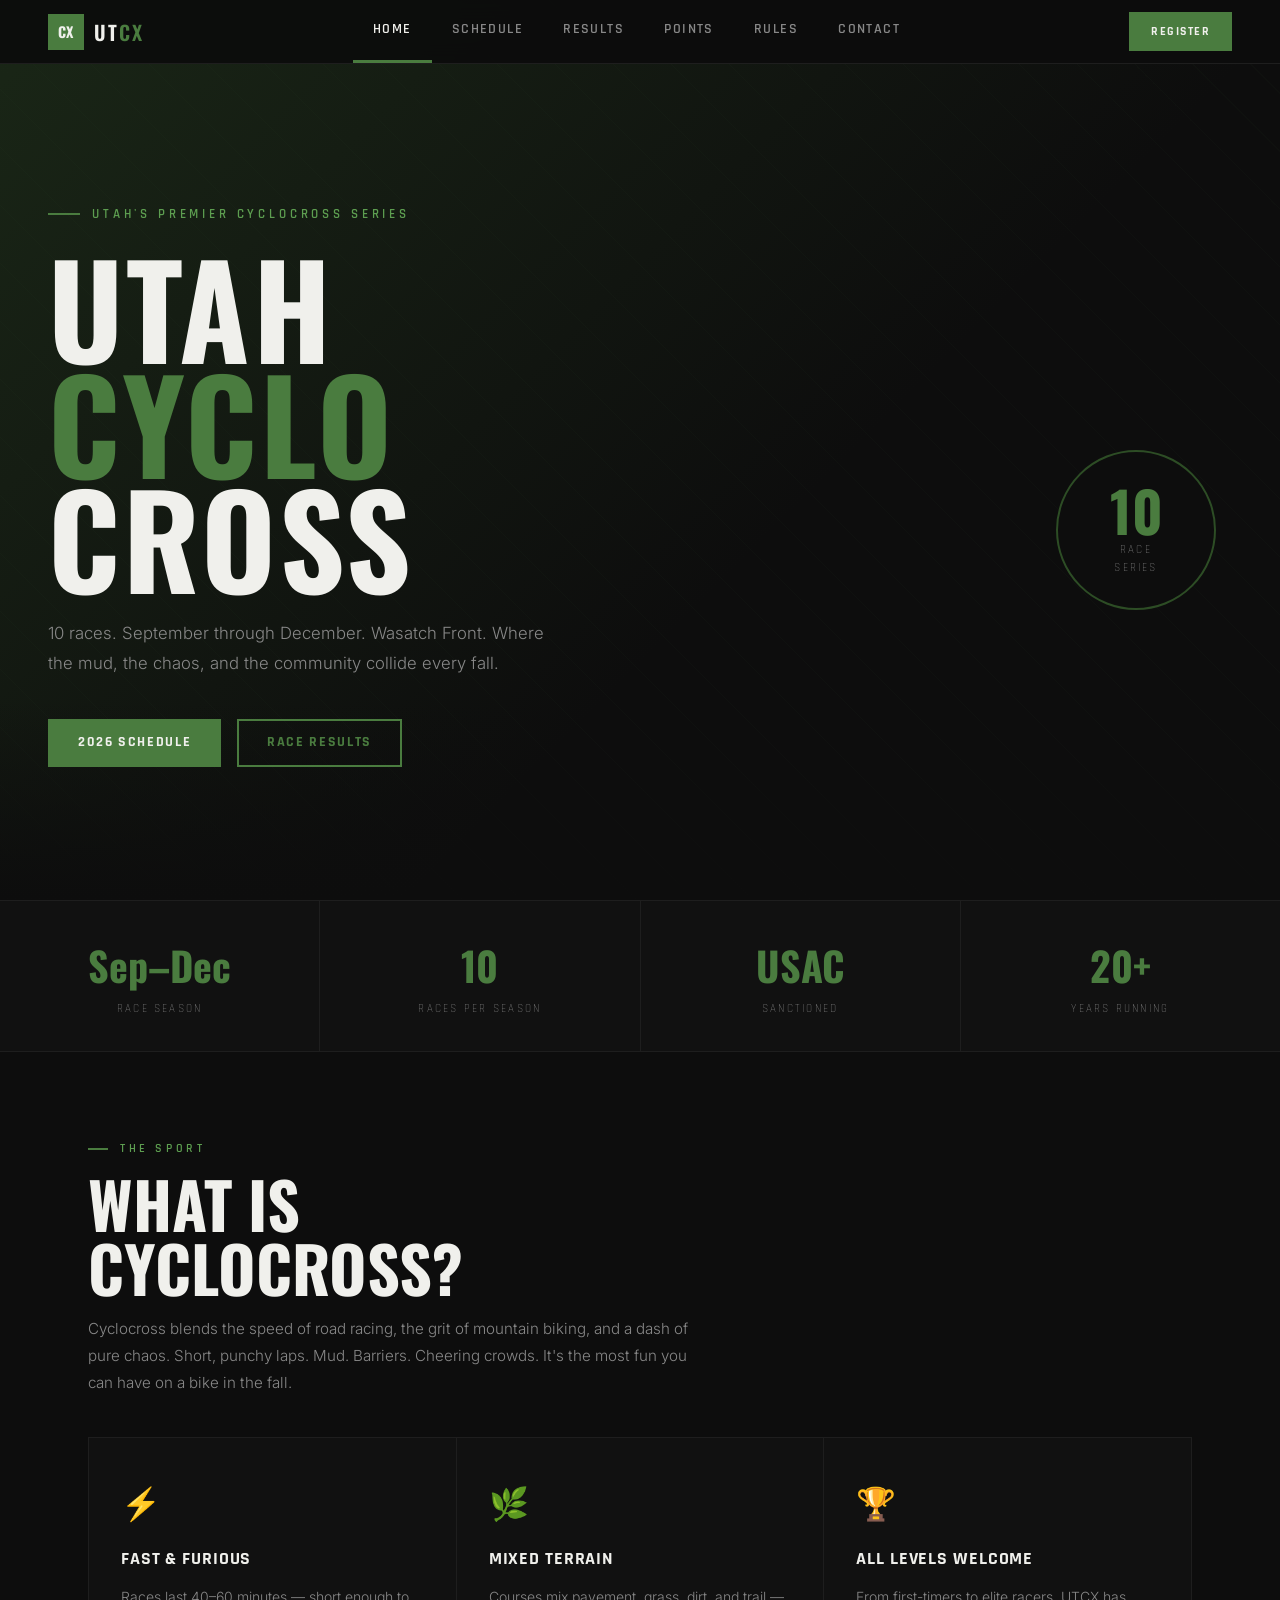
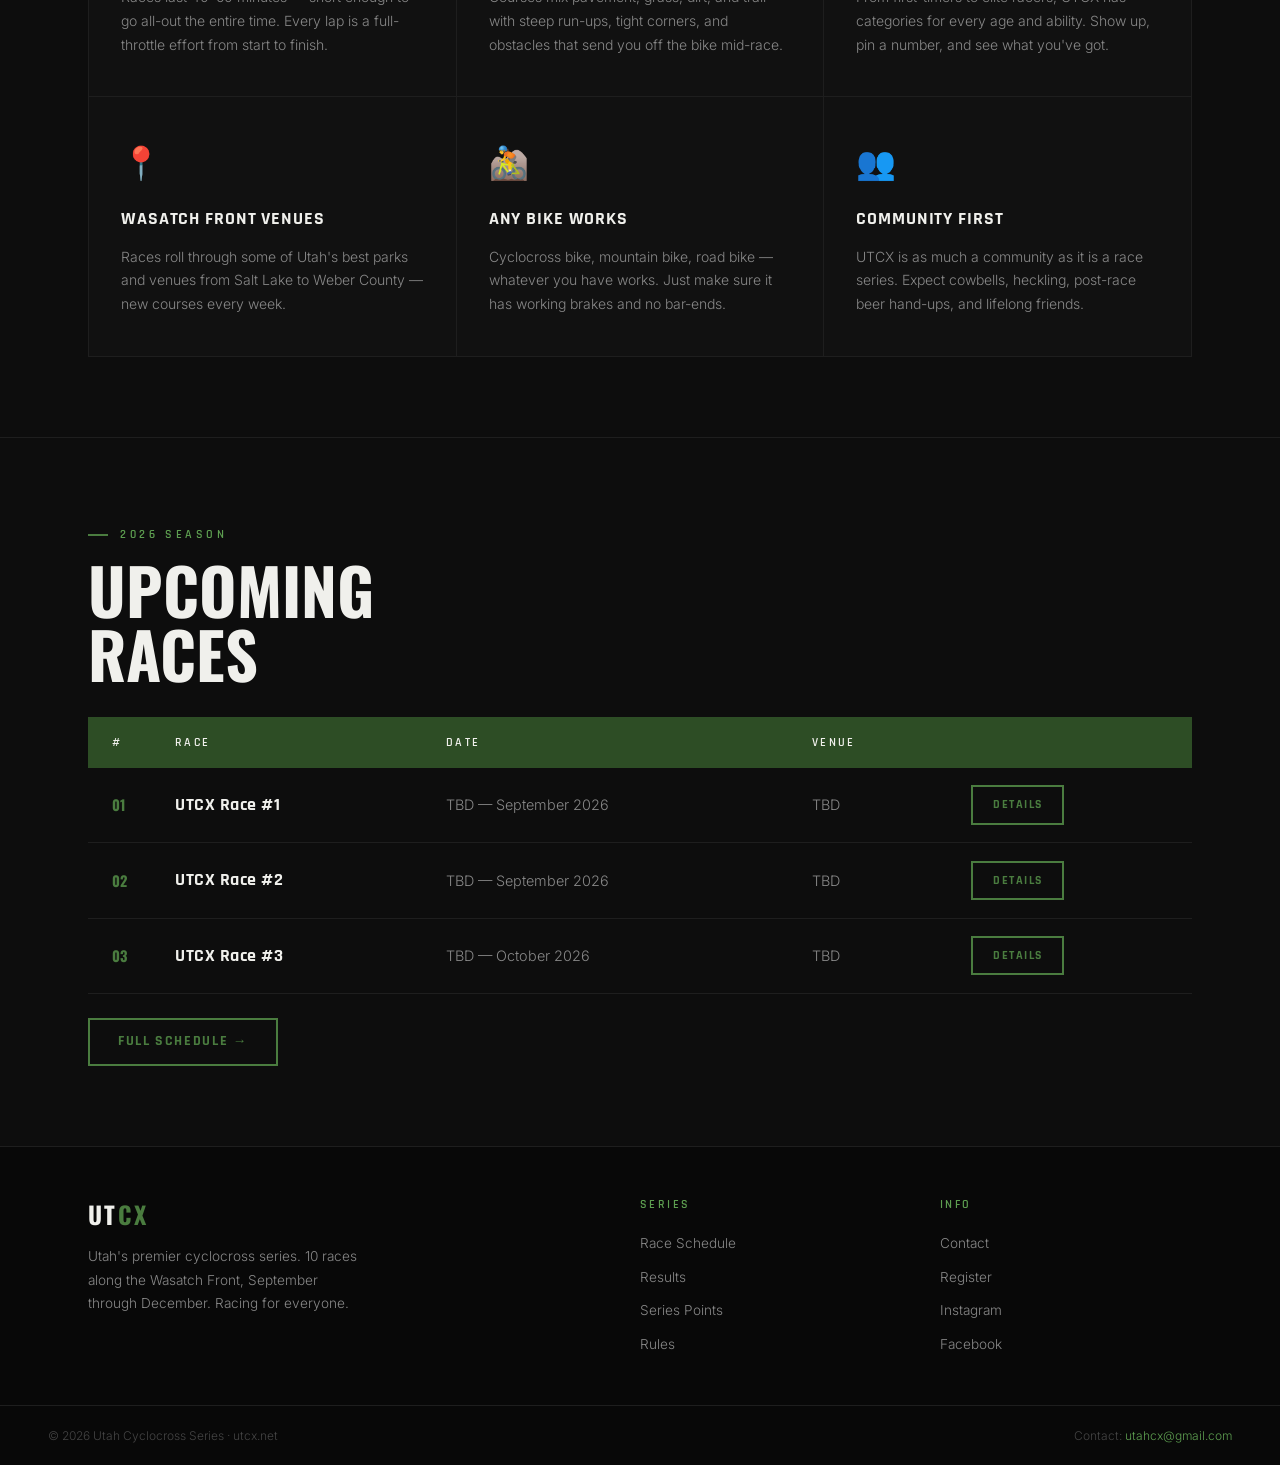
==== index.html @ 17d13eae "Add files via upload" ====
<!DOCTYPE html>
<html lang="en">
<head>
  <meta charset="UTF-8" />
  <meta name="viewport" content="width=device-width, initial-scale=1.0" />
  <title>UTCX · Utah Cyclocross Series</title>
  <link rel="stylesheet" href="style.css" />
</head>
<body>

  <!-- NAV -->
  <nav>
    <a class="nav-logo" href="index.html">
      <div class="nav-logo-mark">CX</div>
      <span>UT<em>CX</em></span>
    </a>
    <ul class="nav-links">
      <li><a href="index.html" class="active">Home</a></li>
      <li><a href="schedule.html">Schedule</a></li>
      <li><a href="results.html">Results</a></li>
      <li><a href="points.html">Points</a></li>
      <li><a href="rules.html">Rules</a></li>
      <li><a href="contact.html">Contact</a></li>
    </ul>
    <div class="nav-register">
      <a href="https://www.bikereg.com" target="_blank" class="btn btn-sm">Register</a>
    </div>
  </nav>

  <!-- HERO -->
  <section class="hero">
    <div class="hero-bg"></div>
    <div class="hero-content">
      <p class="hero-eyebrow fade-up">Utah's Premier Cyclocross Series</p>
      <h1 class="fade-up delay-1">
        <span class="block">UTAH</span>
        <span class="block green">CYCLO</span>
        <span class="block">CROSS</span>
      </h1>
      <p class="hero-desc fade-up delay-2">
        10 races. September through December. Wasatch Front. Where the mud, the chaos, and the community collide every fall.
      </p>
      <div class="hero-actions fade-up delay-3">
        <a href="schedule.html" class="btn">2026 Schedule</a>
        <a href="results.html" class="btn btn-outline">Race Results</a>
      </div>
    </div>
    <div class="hero-badge fade-up delay-4">
      <span class="num">10</span>
      <span class="label">Race<br>Series</span>
    </div>
  </section>

  <div class="divider"></div>

  <!-- QUICK STATS -->
  <div style="display:grid; grid-template-columns: repeat(4,1fr); gap:1px; background:var(--border); border-bottom:1px solid var(--border);">
    <div style="background:var(--card-bg); padding:2rem; text-align:center;">
      <div style="font-family:var(--font-display); font-size:2.5rem; color:var(--green); font-weight:700;">Sep–Dec</div>
      <div style="font-family:var(--font-heading); font-size:0.7rem; letter-spacing:0.2em; text-transform:uppercase; color:var(--mid); margin-top:0.25rem;">Race Season</div>
    </div>
    <div style="background:var(--card-bg); padding:2rem; text-align:center;">
      <div style="font-family:var(--font-display); font-size:2.5rem; color:var(--green); font-weight:700;">10</div>
      <div style="font-family:var(--font-heading); font-size:0.7rem; letter-spacing:0.2em; text-transform:uppercase; color:var(--mid); margin-top:0.25rem;">Races Per Season</div>
    </div>
    <div style="background:var(--card-bg); padding:2rem; text-align:center;">
      <div style="font-family:var(--font-display); font-size:2.5rem; color:var(--green); font-weight:700;">USAC</div>
      <div style="font-family:var(--font-heading); font-size:0.7rem; letter-spacing:0.2em; text-transform:uppercase; color:var(--mid); margin-top:0.25rem;">Sanctioned</div>
    </div>
    <div style="background:var(--card-bg); padding:2rem; text-align:center;">
      <div style="font-family:var(--font-display); font-size:2.5rem; color:var(--green); font-weight:700;">20+</div>
      <div style="font-family:var(--font-heading); font-size:0.7rem; letter-spacing:0.2em; text-transform:uppercase; color:var(--mid); margin-top:0.25rem;">Years Running</div>
    </div>
  </div>

  <!-- WHAT IS CX -->
  <section class="section">
    <p class="section-label">The Sport</p>
    <h2 class="section-title">What Is<br>Cyclocross?</h2>
    <p style="color:var(--mid); max-width:600px; font-size:0.95rem; line-height:1.8; margin-top:1rem;">
      Cyclocross blends the speed of road racing, the grit of mountain biking, and a dash of pure chaos. Short, punchy laps. Mud. Barriers. Cheering crowds. It's the most fun you can have on a bike in the fall.
    </p>

    <div class="cx-grid">
      <div class="cx-card">
        <div class="cx-icon">⚡</div>
        <h3>Fast &amp; Furious</h3>
        <p>Races last 40–60 minutes — short enough to go all-out the entire time. Every lap is a full-throttle effort from start to finish.</p>
      </div>
      <div class="cx-card">
        <div class="cx-icon">🌿</div>
        <h3>Mixed Terrain</h3>
        <p>Courses mix pavement, grass, dirt, and trail — with steep run-ups, tight corners, and obstacles that send you off the bike mid-race.</p>
      </div>
      <div class="cx-card">
        <div class="cx-icon">🏆</div>
        <h3>All Levels Welcome</h3>
        <p>From first-timers to elite racers, UTCX has categories for every age and ability. Show up, pin a number, and see what you've got.</p>
      </div>
      <div class="cx-card">
        <div class="cx-icon">📍</div>
        <h3>Wasatch Front Venues</h3>
        <p>Races roll through some of Utah's best parks and venues from Salt Lake to Weber County — new courses every week.</p>
      </div>
      <div class="cx-card">
        <div class="cx-icon">🚵</div>
        <h3>Any Bike Works</h3>
        <p>Cyclocross bike, mountain bike, road bike — whatever you have works. Just make sure it has working brakes and no bar-ends.</p>
      </div>
      <div class="cx-card">
        <div class="cx-icon">👥</div>
        <h3>Community First</h3>
        <p>UTCX is as much a community as it is a race series. Expect cowbells, heckling, post-race beer hand-ups, and lifelong friends.</p>
      </div>
    </div>
  </section>

  <div class="divider"></div>

  <!-- UPCOMING RACES PREVIEW -->
  <section class="section">
    <p class="section-label">2026 Season</p>
    <h2 class="section-title">Upcoming<br>Races</h2>

    <table class="schedule-table" style="margin-top:2rem;">
      <thead>
        <tr>
          <th>#</th>
          <th>Race</th>
          <th>Date</th>
          <th>Venue</th>
          <th></th>
        </tr>
      </thead>
      <tbody>
        <tr>
          <td class="race-num">01</td>
          <td><span class="race-name">UTCX Race #1</span></td>
          <td class="race-date">TBD — September 2026</td>
          <td class="race-venue">TBD</td>
          <td><a href="schedule.html" class="btn btn-outline btn-sm">Details</a></td>
        </tr>
        <tr>
          <td class="race-num">02</td>
          <td><span class="race-name">UTCX Race #2</span></td>
          <td class="race-date">TBD — September 2026</td>
          <td class="race-venue">TBD</td>
          <td><a href="schedule.html" class="btn btn-outline btn-sm">Details</a></td>
        </tr>
        <tr>
          <td class="race-num">03</td>
          <td><span class="race-name">UTCX Race #3</span></td>
          <td class="race-date">TBD — October 2026</td>
          <td class="race-venue">TBD</td>
          <td><a href="schedule.html" class="btn btn-outline btn-sm">Details</a></td>
        </tr>
      </tbody>
    </table>
    <div style="margin-top:1.5rem;">
      <a href="schedule.html" class="btn btn-outline">Full Schedule →</a>
    </div>
  </section>

  <!-- FOOTER -->
  <footer>
    <div class="footer-top">
      <div class="footer-brand">
        <div style="font-family:var(--font-display); font-size:1.5rem; font-weight:700; letter-spacing:0.1em;">UT<span style="color:var(--green);">CX</span></div>
        <p>Utah's premier cyclocross series. 10 races along the Wasatch Front, September through December. Racing for everyone.</p>
      </div>
      <div class="footer-col">
        <h4>Series</h4>
        <ul>
          <li><a href="schedule.html">Race Schedule</a></li>
          <li><a href="results.html">Results</a></li>
          <li><a href="points.html">Series Points</a></li>
          <li><a href="rules.html">Rules</a></li>
        </ul>
      </div>
      <div class="footer-col">
        <h4>Info</h4>
        <ul>
          <li><a href="contact.html">Contact</a></li>
          <li><a href="https://www.bikereg.com" target="_blank">Register</a></li>
          <li><a href="https://www.instagram.com/utahcyclocross" target="_blank">Instagram</a></li>
          <li><a href="https://www.facebook.com/UtahCX" target="_blank">Facebook</a></li>
        </ul>
      </div>
    </div>
    <div class="footer-bottom">
      <span>© 2026 Utah Cyclocross Series · utcx.net</span>
      <span>Contact: <a href="mailto:utahcx@gmail.com" style="color:var(--green-light);">utahcx@gmail.com</a></span>
    </div>
  </footer>

</body>
</html>
---- style.css ----
@import url('https://fonts.googleapis.com/css2?family=Oswald:wght@400;500;600;700&family=Rajdhani:wght@400;500;600;700&family=Inter:wght@300;400;500&display=swap');

/* ─── VARIABLES ─── */
:root {
  --black:   #0d0d0d;
  --green:   #4a7c3f;
  --green-light: #5d9e50;
  --green-dark:  #2d4d25;
  --green-glow:  rgba(74,124,63,0.2);
  --white:   #f0f0ec;
  --mid:     #888;
  --border:  #1e1e1e;
  --card-bg: #111;
  --font-display: 'Oswald', sans-serif;
  --font-heading: 'Rajdhani', sans-serif;
  --font-body:    'Inter', sans-serif;
}

/* ─── RESET ─── */
*, *::before, *::after { box-sizing: border-box; margin: 0; padding: 0; }
html { scroll-behavior: smooth; }
body {
  background: var(--black);
  color: var(--white);
  font-family: var(--font-body);
  font-weight: 300;
  line-height: 1.6;
  overflow-x: hidden;
}
a { color: inherit; text-decoration: none; }
img { max-width: 100%; display: block; }

/* ─── NAV ─── */
nav {
  position: fixed;
  top: 0; left: 0; right: 0;
  z-index: 100;
  display: flex;
  align-items: center;
  justify-content: space-between;
  padding: 0 3rem;
  height: 64px;
  background: rgba(13,13,13,0.97);
  backdrop-filter: blur(10px);
  border-bottom: 1px solid var(--border);
}

.nav-logo {
  display: flex;
  align-items: center;
  gap: 0.6rem;
}

.nav-logo-mark {
  width: 36px;
  height: 36px;
  background: var(--green);
  display: flex;
  align-items: center;
  justify-content: center;
  font-family: var(--font-display);
  font-size: 0.9rem;
  font-weight: 700;
  color: var(--white);
  letter-spacing: 0.02em;
}

.nav-logo span {
  font-family: var(--font-display);
  font-size: 1.25rem;
  font-weight: 600;
  letter-spacing: 0.1em;
  color: var(--white);
}

.nav-logo span em {
  color: var(--green);
  font-style: normal;
}

.nav-links {
  display: flex;
  gap: 0;
  list-style: none;
  height: 100%;
}

.nav-links li { display: flex; }

.nav-links a {
  display: flex;
  align-items: center;
  padding: 0 1.25rem;
  font-family: var(--font-heading);
  font-weight: 600;
  font-size: 0.9rem;
  letter-spacing: 0.1em;
  text-transform: uppercase;
  color: var(--mid);
  border-bottom: 3px solid transparent;
  transition: color 0.2s, border-color 0.2s;
}

.nav-links a:hover { color: var(--white); }
.nav-links a.active { color: var(--white); border-bottom-color: var(--green); }

.nav-register {
  display: flex;
  align-items: center;
}

.btn {
  display: inline-flex;
  align-items: center;
  gap: 0.4rem;
  font-family: var(--font-heading);
  font-weight: 700;
  font-size: 0.85rem;
  letter-spacing: 0.12em;
  text-transform: uppercase;
  padding: 0.7rem 1.75rem;
  border: 2px solid var(--green);
  color: var(--white);
  background: var(--green);
  transition: background 0.2s, color 0.2s, border-color 0.2s;
  cursor: pointer;
}

.btn:hover { background: var(--green-light); border-color: var(--green-light); }

.btn-outline {
  background: transparent;
  color: var(--green);
}

.btn-outline:hover { background: var(--green); color: var(--white); }

.btn-sm { padding: 0.5rem 1.25rem; font-size: 0.75rem; }

/* ─── HERO ─── */
.hero {
  min-height: 100vh;
  display: flex;
  align-items: center;
  position: relative;
  overflow: hidden;
  padding-top: 64px;
}

.hero-bg {
  position: absolute;
  inset: 0;
  background:
    linear-gradient(135deg, rgba(45,77,37,0.4) 0%, transparent 60%),
    repeating-linear-gradient(
      45deg,
      transparent,
      transparent 40px,
      rgba(74,124,63,0.03) 40px,
      rgba(74,124,63,0.03) 41px
    );
}

.hero-bg::after {
  content: '';
  position: absolute;
  bottom: 0; left: 0; right: 0;
  height: 200px;
  background: linear-gradient(to top, var(--black), transparent);
}

.hero-content {
  position: relative;
  z-index: 1;
  padding: 4rem 3rem;
  max-width: 900px;
}

.hero-eyebrow {
  display: inline-flex;
  align-items: center;
  gap: 0.75rem;
  font-family: var(--font-heading);
  font-weight: 600;
  font-size: 0.8rem;
  letter-spacing: 0.3em;
  text-transform: uppercase;
  color: var(--green-light);
  margin-bottom: 1.5rem;
}

.hero-eyebrow::before {
  content: '';
  display: block;
  width: 32px;
  height: 2px;
  background: var(--green);
}

.hero h1 {
  font-family: var(--font-display);
  font-size: clamp(4rem, 10vw, 9rem);
  font-weight: 700;
  line-height: 0.9;
  letter-spacing: 0.02em;
  text-transform: uppercase;
  margin-bottom: 1.5rem;
}

.hero h1 .green { color: var(--green); }
.hero h1 .block { display: block; }

.hero-desc {
  font-size: 1.05rem;
  color: var(--mid);
  max-width: 520px;
  margin-bottom: 2.5rem;
  line-height: 1.8;
}

.hero-actions {
  display: flex;
  gap: 1rem;
  flex-wrap: wrap;
}

.hero-badge {
  position: absolute;
  right: 4rem;
  top: 50%;
  transform: translateY(-50%);
  width: 160px;
  height: 160px;
  border: 2px solid var(--green-dark);
  border-radius: 50%;
  display: flex;
  flex-direction: column;
  align-items: center;
  justify-content: center;
  text-align: center;
  gap: 0.25rem;
  background: rgba(13,13,13,0.8);
}

.hero-badge .num {
  font-family: var(--font-display);
  font-size: 3.5rem;
  font-weight: 700;
  color: var(--green);
  line-height: 1;
}

.hero-badge .label {
  font-family: var(--font-heading);
  font-size: 0.7rem;
  letter-spacing: 0.2em;
  text-transform: uppercase;
  color: var(--mid);
}

/* ─── DIVIDER ─── */
.divider { width: 100%; height: 1px; background: var(--border); }

/* ─── SECTION ─── */
.section {
  padding: 5rem 3rem;
  max-width: 1200px;
  margin: 0 auto;
}

.section-label {
  display: inline-flex;
  align-items: center;
  gap: 0.75rem;
  font-family: var(--font-heading);
  font-weight: 600;
  font-size: 0.75rem;
  letter-spacing: 0.3em;
  text-transform: uppercase;
  color: var(--green-light);
  margin-bottom: 0.75rem;
}

.section-label::before {
  content: '';
  display: block;
  width: 20px;
  height: 2px;
  background: var(--green);
}

.section-title {
  font-family: var(--font-display);
  font-size: clamp(2.5rem, 5vw, 4rem);
  font-weight: 700;
  line-height: 1;
  text-transform: uppercase;
  margin-bottom: 1rem;
}

/* ─── RACE SCHEDULE TABLE ─── */
.schedule-table {
  width: 100%;
  border-collapse: collapse;
  margin-top: 2.5rem;
}

.schedule-table thead tr {
  background: var(--green-dark);
}

.schedule-table thead th {
  font-family: var(--font-heading);
  font-weight: 600;
  font-size: 0.75rem;
  letter-spacing: 0.2em;
  text-transform: uppercase;
  color: var(--white);
  padding: 1rem 1.5rem;
  text-align: left;
}

.schedule-table tbody tr {
  border-bottom: 1px solid var(--border);
  transition: background 0.15s;
}

.schedule-table tbody tr:hover { background: var(--card-bg); }

.schedule-table tbody td {
  padding: 1.1rem 1.5rem;
  font-size: 0.9rem;
  vertical-align: middle;
}

.race-num {
  font-family: var(--font-display);
  font-size: 1.5rem;
  font-weight: 700;
  color: var(--green);
  width: 60px;
}

.race-name {
  font-family: var(--font-heading);
  font-weight: 700;
  font-size: 1.1rem;
  letter-spacing: 0.03em;
}

.race-date {
  color: var(--mid);
  font-size: 0.85rem;
}

.race-venue {
  color: var(--mid);
  font-size: 0.85rem;
}

.tag {
  display: inline-block;
  font-family: var(--font-heading);
  font-size: 0.65rem;
  font-weight: 700;
  letter-spacing: 0.1em;
  text-transform: uppercase;
  padding: 0.2rem 0.65rem;
  border-radius: 2px;
  background: var(--green-dark);
  color: var(--green-light);
  margin-left: 0.5rem;
}

.tag-champ { background: rgba(200,160,0,0.15); color: #c8a000; }

/* ─── WHAT IS CX ─── */
.cx-grid {
  display: grid;
  grid-template-columns: repeat(3, 1fr);
  gap: 1px;
  background: var(--border);
  border: 1px solid var(--border);
  margin-top: 2.5rem;
}

.cx-card {
  background: var(--card-bg);
  padding: 2.5rem 2rem;
}

.cx-icon {
  font-size: 2rem;
  margin-bottom: 1rem;
}

.cx-card h3 {
  font-family: var(--font-heading);
  font-weight: 700;
  font-size: 1.1rem;
  letter-spacing: 0.05em;
  text-transform: uppercase;
  color: var(--white);
  margin-bottom: 0.75rem;
}

.cx-card p {
  font-size: 0.875rem;
  color: var(--mid);
  line-height: 1.7;
}

/* ─── RESULTS PAGE ─── */
.results-year {
  margin-bottom: 3rem;
}

.results-year-header {
  display: flex;
  align-items: center;
  gap: 1.5rem;
  margin-bottom: 1.5rem;
  padding-bottom: 1rem;
  border-bottom: 1px solid var(--border);
}

.results-year-num {
  font-family: var(--font-display);
  font-size: 3rem;
  font-weight: 700;
  color: var(--green);
  line-height: 1;
}

.results-grid {
  display: grid;
  grid-template-columns: repeat(auto-fill, minmax(260px, 1fr));
  gap: 1px;
  background: var(--border);
  border: 1px solid var(--border);
}

.result-card {
  background: var(--card-bg);
  padding: 1.25rem 1.5rem;
  display: flex;
  align-items: center;
  justify-content: space-between;
  gap: 1rem;
  transition: background 0.15s;
}

.result-card:hover { background: #161616; }

.result-card-info {}

.result-card-num {
  font-family: var(--font-display);
  font-size: 0.75rem;
  font-weight: 600;
  color: var(--green);
  letter-spacing: 0.1em;
  text-transform: uppercase;
}

.result-card-name {
  font-family: var(--font-heading);
  font-weight: 700;
  font-size: 1rem;
  margin-top: 0.15rem;
}

.result-card-venue {
  font-size: 0.78rem;
  color: var(--mid);
  margin-top: 0.1rem;
}

/* ─── POINTS PAGE ─── */
.points-grid {
  display: grid;
  grid-template-columns: 1fr 1fr;
  gap: 2rem;
  margin-top: 2.5rem;
}

.points-card {
  background: var(--card-bg);
  border: 1px solid var(--border);
  padding: 2rem;
}

.points-card h3 {
  font-family: var(--font-heading);
  font-weight: 700;
  font-size: 1rem;
  letter-spacing: 0.1em;
  text-transform: uppercase;
  color: var(--green-light);
  margin-bottom: 1.25rem;
  padding-bottom: 0.75rem;
  border-bottom: 1px solid var(--border);
}

.points-table {
  width: 100%;
  border-collapse: collapse;
}

.points-table tr { border-bottom: 1px solid var(--border); }
.points-table tr:last-child { border-bottom: none; }

.points-table td {
  padding: 0.6rem 0;
  font-size: 0.875rem;
}

.points-table td:first-child { color: var(--mid); width: 40px; }
.points-table td:last-child { text-align: right; font-family: var(--font-heading); font-weight: 700; color: var(--green); }

.points-highlight {
  background: var(--green-dark);
  border: 1px solid var(--green-dark);
  padding: 1.5rem 2rem;
  margin-top: 2rem;
}

.points-highlight p {
  font-size: 0.9rem;
  color: var(--white);
  line-height: 1.7;
}

.points-highlight strong { color: var(--green-light); }

/* ─── RULES PAGE ─── */
.rules-section {
  margin-bottom: 2.5rem;
}

.rules-section h3 {
  font-family: var(--font-heading);
  font-weight: 700;
  font-size: 1.1rem;
  letter-spacing: 0.08em;
  text-transform: uppercase;
  color: var(--green-light);
  margin-bottom: 1rem;
  padding-bottom: 0.5rem;
  border-bottom: 1px solid var(--border);
}

.rules-section p,
.rules-section li {
  font-size: 0.9rem;
  color: var(--mid);
  line-height: 1.8;
  margin-bottom: 0.5rem;
}

.rules-section ul {
  padding-left: 1.5rem;
  margin-top: 0.5rem;
}

.rules-section li::marker { color: var(--green); }

.rule-highlight {
  background: var(--card-bg);
  border-left: 3px solid var(--green);
  padding: 1rem 1.5rem;
  margin-bottom: 1.5rem;
  font-family: var(--font-heading);
  font-size: 1.1rem;
  font-weight: 600;
  color: var(--white);
  letter-spacing: 0.03em;
}

/* ─── PAGE HEADER ─── */
.page-header {
  padding: 9rem 3rem 3.5rem;
  border-bottom: 1px solid var(--border);
  background: linear-gradient(135deg, rgba(45,77,37,0.15) 0%, transparent 60%);
}

.page-header-inner { max-width: 1200px; margin: 0 auto; }

/* ─── SCHEDULE TIMES ─── */
.times-grid {
  display: grid;
  grid-template-columns: repeat(auto-fill, minmax(200px, 1fr));
  gap: 1px;
  background: var(--border);
  border: 1px solid var(--border);
  margin-top: 2rem;
}

.time-item {
  background: var(--card-bg);
  padding: 1.25rem 1.5rem;
}

.time-val {
  font-family: var(--font-display);
  font-size: 1.1rem;
  color: var(--green-light);
  font-weight: 600;
}

.time-label {
  font-size: 0.8rem;
  color: var(--mid);
  margin-top: 0.2rem;
}

/* ─── CONTACT ─── */
.contact-grid {
  display: grid;
  grid-template-columns: 1fr 1fr;
  gap: 4rem;
  margin-top: 2.5rem;
}

.contact-block h3 {
  font-family: var(--font-heading);
  font-weight: 600;
  font-size: 0.75rem;
  letter-spacing: 0.25em;
  text-transform: uppercase;
  color: var(--green-light);
  margin-bottom: 0.4rem;
  margin-top: 2rem;
}

.contact-block h3:first-child { margin-top: 0; }
.contact-block p, .contact-block a { font-size: 1rem; color: var(--white); }
.contact-block a:hover { color: var(--green-light); }

.contact-form { display: flex; flex-direction: column; gap: 1rem; }

.form-group { display: flex; flex-direction: column; gap: 0.35rem; }

.form-group label {
  font-family: var(--font-heading);
  font-size: 0.75rem;
  letter-spacing: 0.15em;
  text-transform: uppercase;
  color: var(--mid);
}

.form-group input,
.form-group textarea,
.form-group select {
  background: var(--card-bg);
  border: 1px solid var(--border);
  color: var(--white);
  font-family: var(--font-body);
  font-size: 0.9rem;
  padding: 0.8rem 1rem;
  transition: border-color 0.2s;
  resize: none;
}

.form-group input:focus,
.form-group textarea:focus { outline: none; border-color: var(--green); }

/* ─── FOOTER ─── */
footer {
  background: #080808;
  border-top: 1px solid var(--border);
}

.footer-top {
  max-width: 1200px;
  margin: 0 auto;
  padding: 3rem;
  display: grid;
  grid-template-columns: 2fr 1fr 1fr;
  gap: 3rem;
}

.footer-brand p {
  font-size: 0.85rem;
  color: var(--mid);
  margin-top: 0.75rem;
  max-width: 280px;
  line-height: 1.7;
}

.footer-col h4 {
  font-family: var(--font-heading);
  font-weight: 600;
  font-size: 0.75rem;
  letter-spacing: 0.2em;
  text-transform: uppercase;
  color: var(--green-light);
  margin-bottom: 1rem;
}

.footer-col ul { list-style: none; display: flex; flex-direction: column; gap: 0.5rem; }

.footer-col a {
  font-size: 0.85rem;
  color: var(--mid);
  transition: color 0.2s;
}

.footer-col a:hover { color: var(--white); }

.footer-bottom {
  border-top: 1px solid var(--border);
  padding: 1.25rem 3rem;
  display: flex;
  align-items: center;
  justify-content: space-between;
  font-size: 0.75rem;
  color: #444;
}

/* ─── ANIMATIONS ─── */
@keyframes fadeUp {
  from { opacity: 0; transform: translateY(20px); }
  to   { opacity: 1; transform: translateY(0); }
}

.fade-up { animation: fadeUp 0.7s ease both; }
.delay-1 { animation-delay: 0.1s; }
.delay-2 { animation-delay: 0.2s; }
.delay-3 { animation-delay: 0.3s; }
.delay-4 { animation-delay: 0.4s; }

/* ─── RESPONSIVE ─── */
@media (max-width: 900px) {
  nav { padding: 0 1.5rem; }
  .nav-links a { padding: 0 0.75rem; font-size: 0.8rem; }
  .hero-content { padding: 3rem 1.5rem; }
  .hero-badge { display: none; }
  .section { padding: 3.5rem 1.5rem; }
  .page-header { padding: 7rem 1.5rem 2.5rem; }
  .cx-grid { grid-template-columns: 1fr; }
  .points-grid { grid-template-columns: 1fr; }
  .contact-grid { grid-template-columns: 1fr; gap: 2rem; }
  .footer-top { grid-template-columns: 1fr; gap: 2rem; padding: 2rem 1.5rem; }
  .footer-bottom { padding: 1rem 1.5rem; flex-direction: column; gap: 0.5rem; text-align: center; }
}
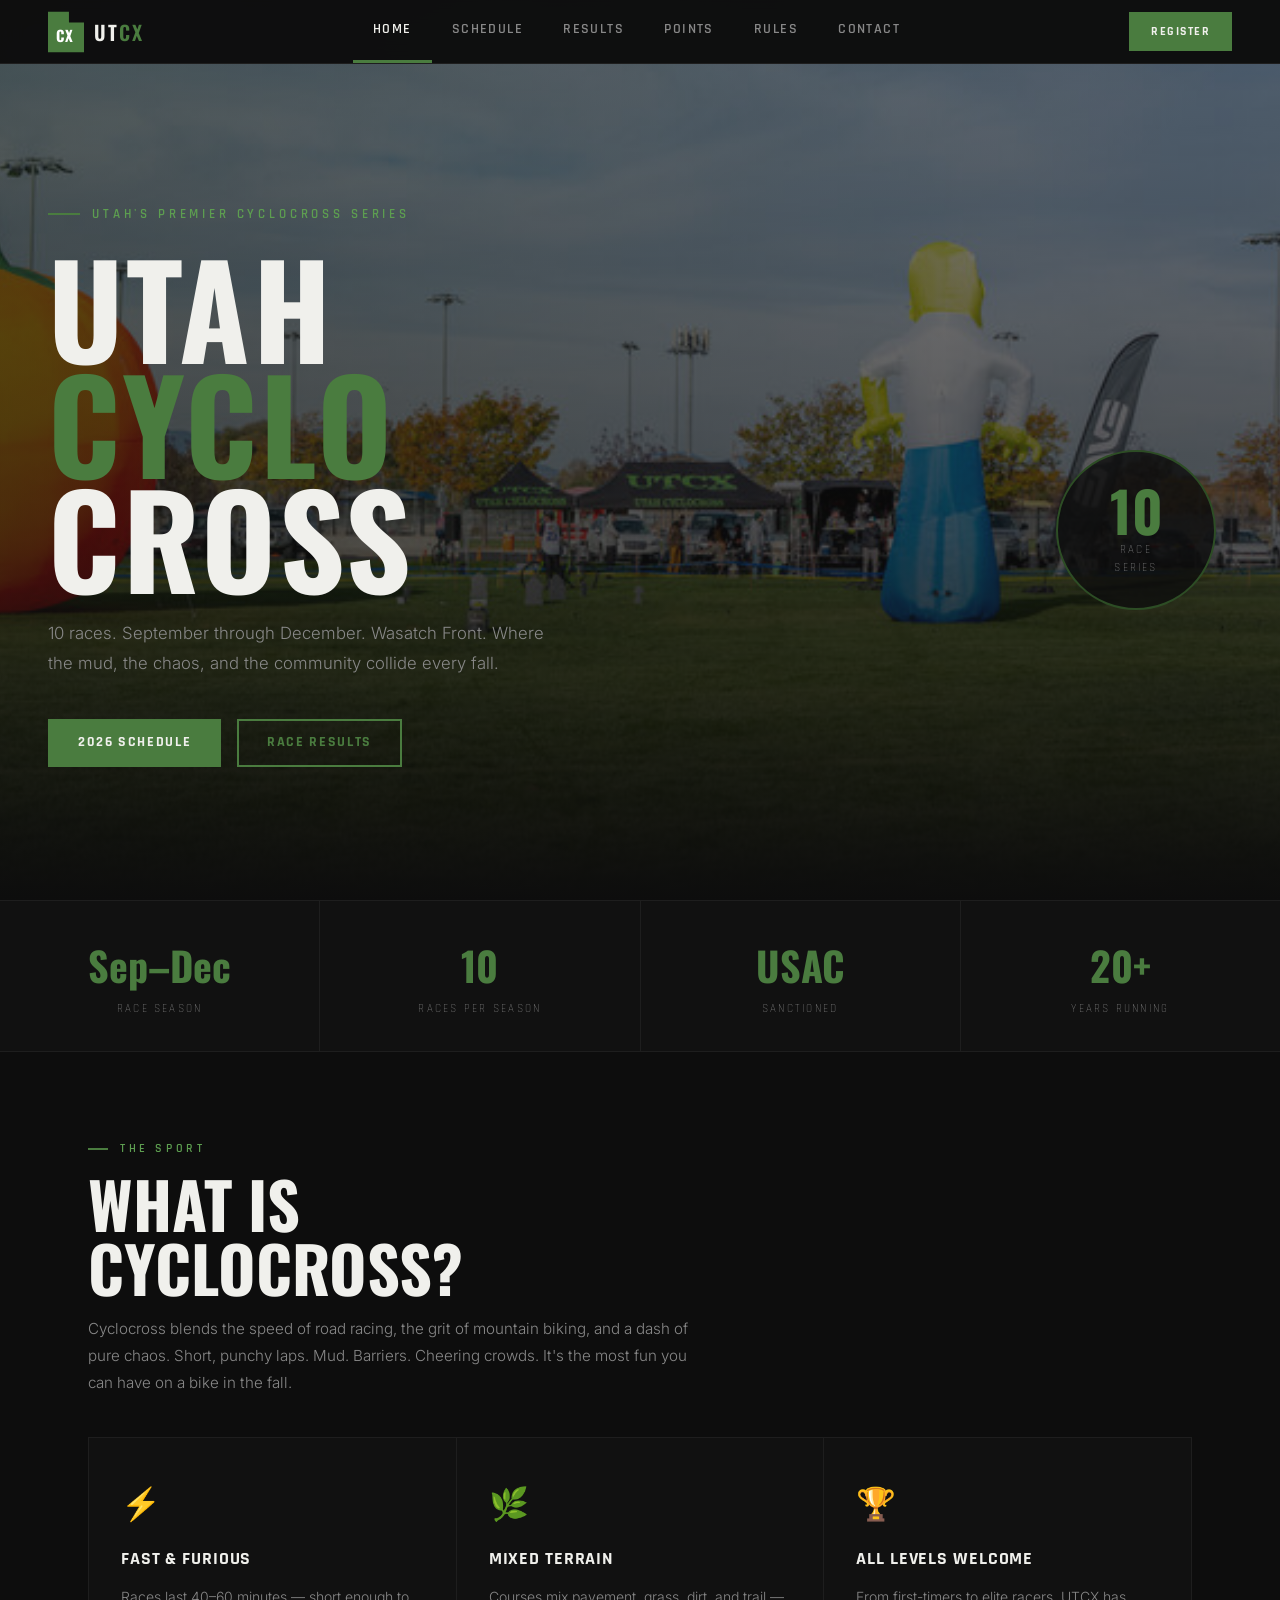
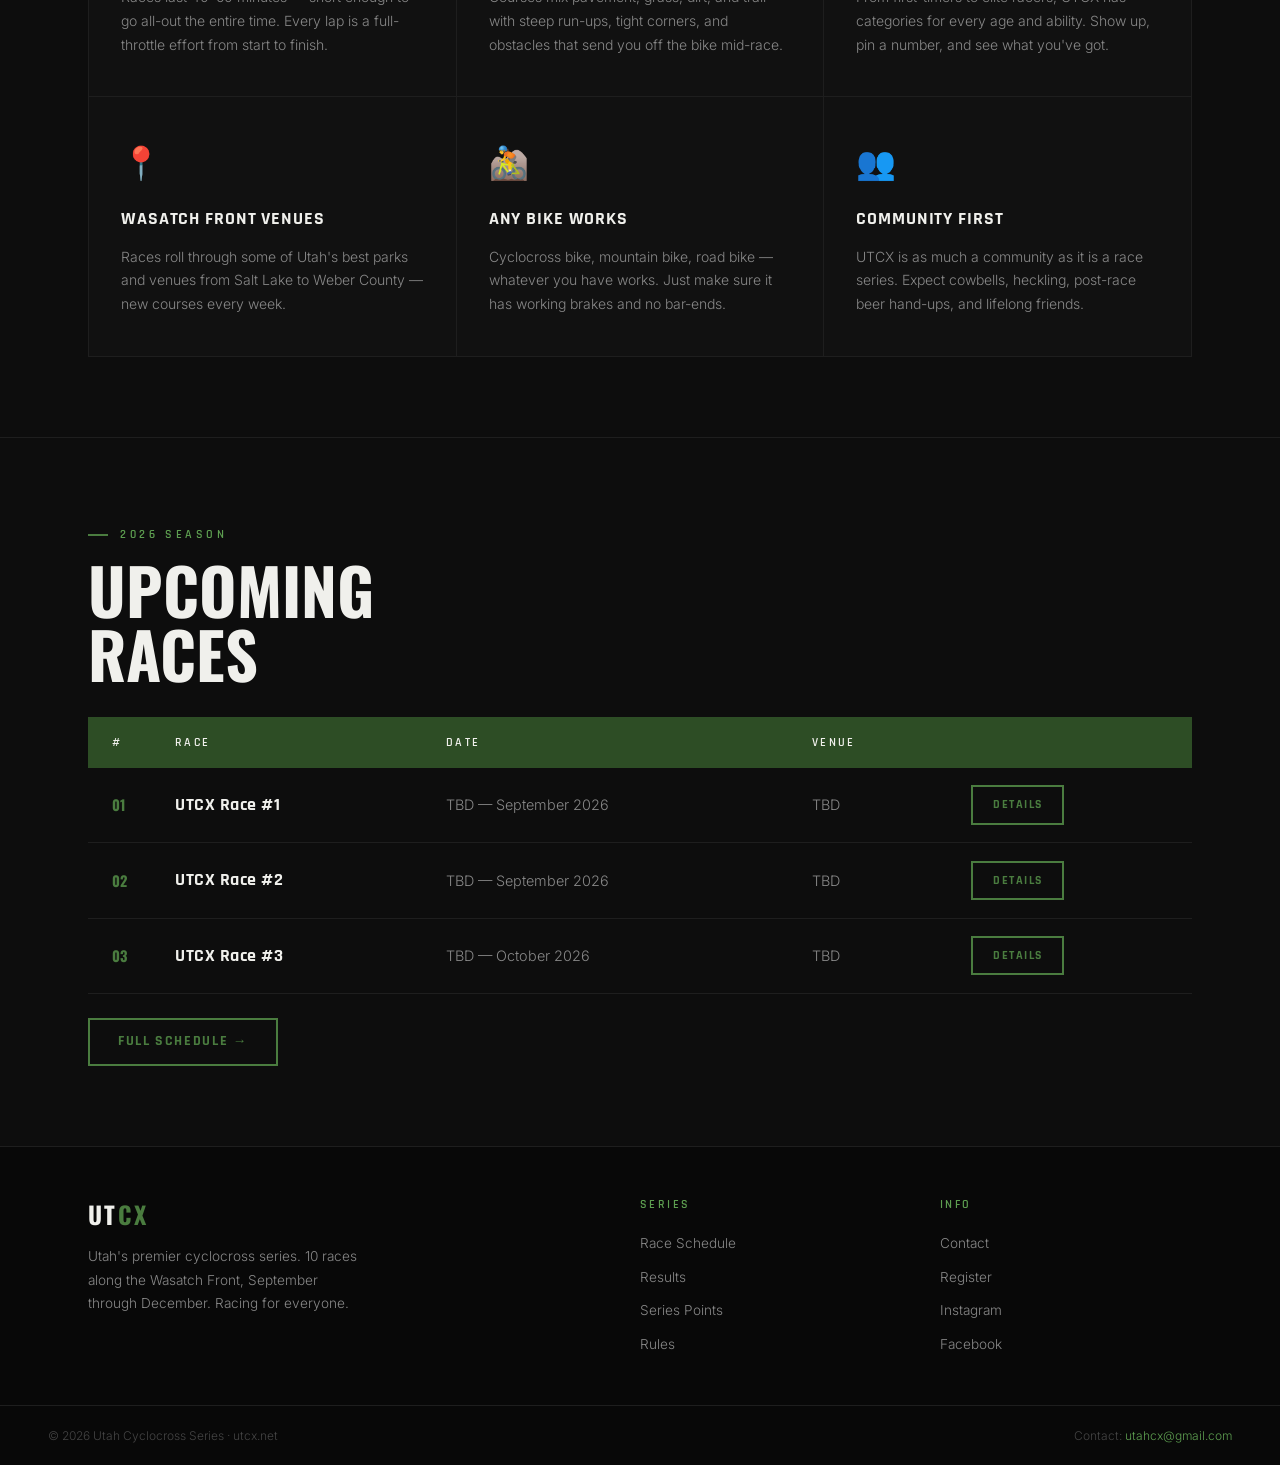
==== commit ddfd1129: "Add files via upload" ====
--- a/index.html
+++ b/index.html
@@ -11,7 +11,10 @@
   <!-- NAV -->
   <nav>
     <a class="nav-logo" href="index.html">
-      <div class="nav-logo-mark">CX</div>
+      <svg width="36" height="44" viewBox="0 0 335 375" xmlns="http://www.w3.org/2000/svg" style="display:block;">
+      <path d="M 0,0 L 195,0 L 195,100 L 335,100 L 335,375 L 0,375 Z" fill="#4a7c3f"/>
+      <text x="158" y="280" text-anchor="middle" font-family="Oswald,Arial Narrow,sans-serif" font-weight="700" font-size="140" fill="white" letter-spacing="6">CX</text>
+    </svg>
       <span>UT<em>CX</em></span>
     </a>
     <ul class="nav-links">
--- a/style.css
+++ b/style.css
@@ -151,22 +151,9 @@
   position: absolute;
   inset: 0;
   background:
-    linear-gradient(135deg, rgba(45,77,37,0.4) 0%, transparent 60%),
-    repeating-linear-gradient(
-      45deg,
-      transparent,
-      transparent 40px,
-      rgba(74,124,63,0.03) 40px,
-      rgba(74,124,63,0.03) 41px
-    );
-}
-
-.hero-bg::after {
-  content: '';
-  position: absolute;
-  bottom: 0; left: 0; right: 0;
-  height: 200px;
-  background: linear-gradient(to top, var(--black), transparent);
+    linear-gradient(to bottom, rgba(13,13,13,0.5) 0%, rgba(13,13,13,0.7) 60%, rgba(13,13,13,1) 100%),
+    linear-gradient(135deg, rgba(45,77,37,0.3) 0%, transparent 60%),
+    url('hero-bg.jpg') center center / cover no-repeat;
 }
 
 .hero-content {
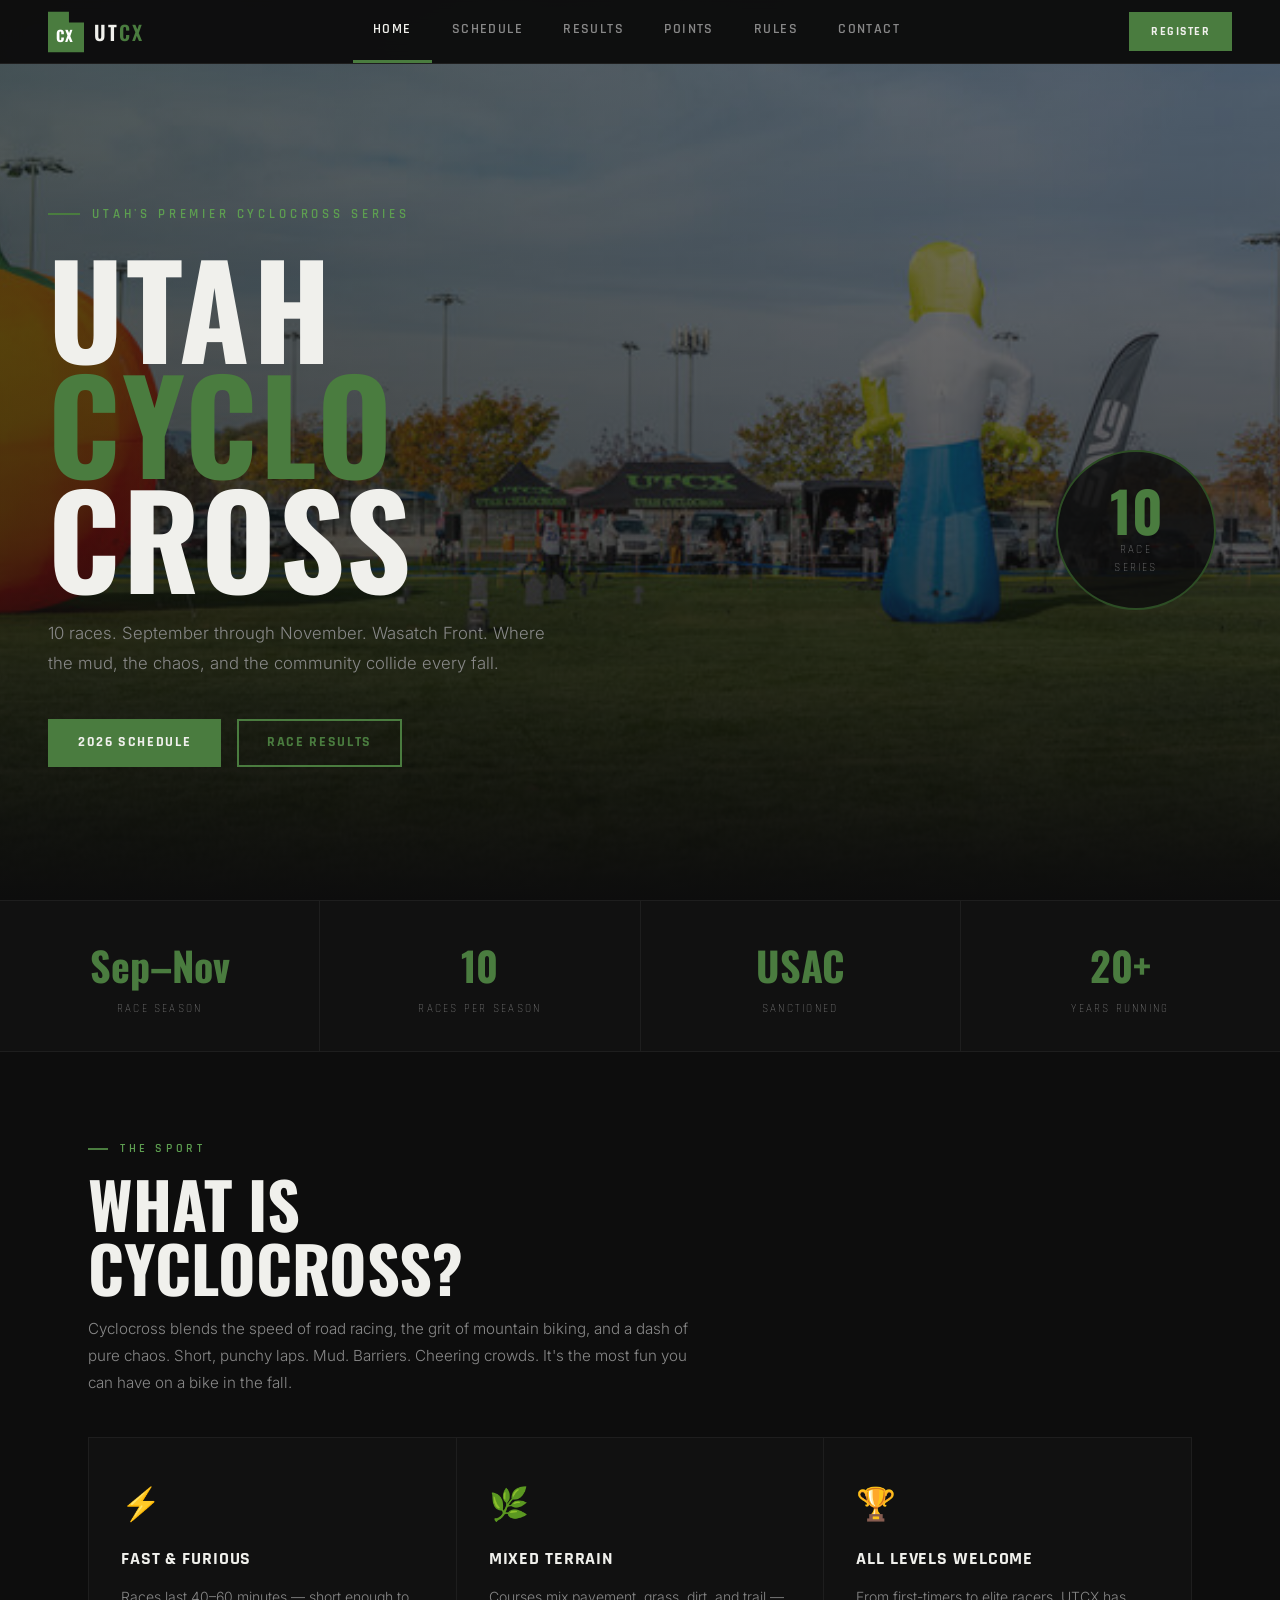
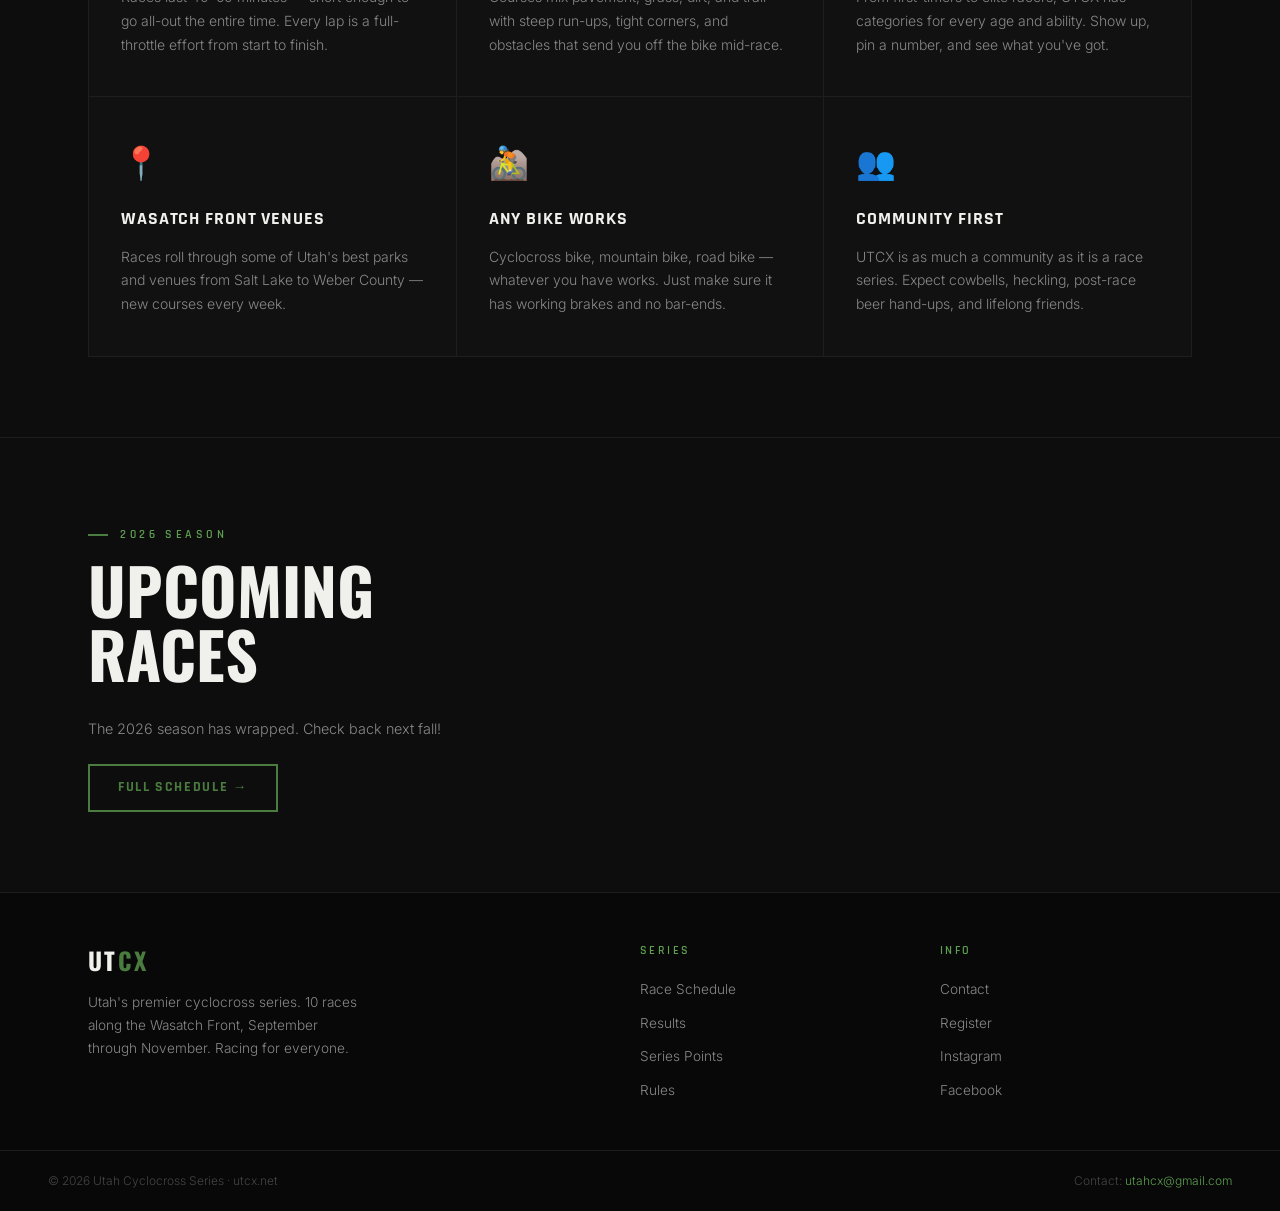
==== commit a872f51b: "Add files via upload" ====
--- a/index.html
+++ b/index.html
@@ -41,7 +41,7 @@
         <span class="block">CROSS</span>
       </h1>
       <p class="hero-desc fade-up delay-2">
-        10 races. September through December. Wasatch Front. Where the mud, the chaos, and the community collide every fall.
+        10 races. September through November. Wasatch Front. Where the mud, the chaos, and the community collide every fall.
       </p>
       <div class="hero-actions fade-up delay-3">
         <a href="schedule.html" class="btn">2026 Schedule</a>
@@ -59,7 +59,7 @@
   <!-- QUICK STATS -->
   <div style="display:grid; grid-template-columns: repeat(4,1fr); gap:1px; background:var(--border); border-bottom:1px solid var(--border);">
     <div style="background:var(--card-bg); padding:2rem; text-align:center;">
-      <div style="font-family:var(--font-display); font-size:2.5rem; color:var(--green); font-weight:700;">Sep–Dec</div>
+      <div style="font-family:var(--font-display); font-size:2.5rem; color:var(--green); font-weight:700;">Sep–Nov</div>
       <div style="font-family:var(--font-heading); font-size:0.7rem; letter-spacing:0.2em; text-transform:uppercase; color:var(--mid); margin-top:0.25rem;">Race Season</div>
     </div>
     <div style="background:var(--card-bg); padding:2rem; text-align:center;">
@@ -125,51 +125,68 @@
     <p class="section-label">2026 Season</p>
     <h2 class="section-title">Upcoming<br>Races</h2>
 
-    <table class="schedule-table" style="margin-top:2rem;">
-      <thead>
-        <tr>
-          <th>#</th>
-          <th>Race</th>
-          <th>Date</th>
-          <th>Venue</th>
-          <th></th>
-        </tr>
-      </thead>
-      <tbody>
-        <tr>
-          <td class="race-num">01</td>
-          <td><span class="race-name">UTCX Race #1</span></td>
-          <td class="race-date">TBD — September 2026</td>
-          <td class="race-venue">TBD</td>
-          <td><a href="schedule.html" class="btn btn-outline btn-sm">Details</a></td>
-        </tr>
-        <tr>
-          <td class="race-num">02</td>
-          <td><span class="race-name">UTCX Race #2</span></td>
-          <td class="race-date">TBD — September 2026</td>
-          <td class="race-venue">TBD</td>
-          <td><a href="schedule.html" class="btn btn-outline btn-sm">Details</a></td>
-        </tr>
-        <tr>
-          <td class="race-num">03</td>
-          <td><span class="race-name">UTCX Race #3</span></td>
-          <td class="race-date">TBD — October 2026</td>
-          <td class="race-venue">TBD</td>
-          <td><a href="schedule.html" class="btn btn-outline btn-sm">Details</a></td>
-        </tr>
-      </tbody>
-    </table>
+    <div id="upcoming-races" style="margin-top:2rem;"></div>
     <div style="margin-top:1.5rem;">
       <a href="schedule.html" class="btn btn-outline">Full Schedule →</a>
     </div>
   </section>
+
+  <script>
+    const RACES = [
+      { num: '01', name: 'UTCX Race #1',               tag: null,        date: new Date('2026-09-26'), dateStr: 'Sat, September 26, 2026', venue: 'Weber County Fairgrounds · Ogden' },
+      { num: '02', name: 'UTCX Race #2',               tag: null,        date: new Date('2026-10-03'), dateStr: 'Sat, October 3, 2026',    venue: 'Enve Composites · Ogden' },
+      { num: '03', name: 'UTCX Race #3',               tag: null,        date: new Date('2026-10-10'), dateStr: 'Sat, October 10, 2026',   venue: 'Ogden CX Park · Ogden' },
+      { num: '04', name: 'UTCX Race #4',               tag: null,        date: new Date('2026-10-17'), dateStr: 'Sat, October 17, 2026',   venue: 'Fort B · Ogden' },
+      { num: '05', name: 'UTCX Race #5',               tag: null,        date: new Date('2026-10-24'), dateStr: 'Sat, October 24, 2026',   venue: 'Springville Community Park · Springville' },
+      { num: '06', name: 'UTCX Race #6 — Night Race',  tag: 'Night',     date: new Date('2026-10-30'), dateStr: 'Fri, October 30, 2026',   venue: 'Art Dye Park · American Fork' },
+      { num: '07', name: 'UTCX Race #7 — Halloween CX',tag: 'Halloween', date: new Date('2026-10-31'), dateStr: 'Sat, October 31, 2026',   venue: 'Art Dye Park · American Fork' },
+      { num: '08', name: 'UTCX Race #8',               tag: null,        date: new Date('2026-11-07'), dateStr: 'Sat, November 7, 2026',   venue: 'Valley Regional Park · Taylorsville' },
+      { num: '09', name: 'UTCX Race #9',               tag: null,        date: new Date('2026-11-14'), dateStr: 'Sat, November 14, 2026',  venue: 'Hillside · Salt Lake City' },
+      { num: '10', name: 'UTCX State Championship',    tag: 'State Champ', date: new Date('2026-11-21'), dateStr: 'Sat, November 21, 2026', venue: 'Wheeler Farm · Murray' },
+    ];
+
+    function renderUpcoming() {
+      const today = new Date();
+      today.setHours(0, 0, 0, 0);
+
+      // Keep races whose date is today or in the future, then take next 3
+      const upcoming = RACES.filter(r => r.date >= today).slice(0, 3);
+      const el = document.getElementById('upcoming-races');
+
+      if (upcoming.length === 0) {
+        el.innerHTML = '<p style="color:var(--mid); font-size:0.9rem;">The 2026 season has wrapped. Check back next fall!</p>';
+        return;
+      }
+
+      const tagClass = tag => tag === 'State Champ' ? 'tag tag-champ' : 'tag';
+
+      const rows = upcoming.map(r => `
+        <tr>
+          <td class="race-num">${r.num}</td>
+          <td><span class="race-name">${r.name}</span>${r.tag ? `<span class="${tagClass(r.tag)}">${r.tag}</span>` : ''}</td>
+          <td class="race-date">${r.dateStr}</td>
+          <td class="race-venue">${r.venue}</td>
+          <td><a href="schedule.html" class="btn btn-outline btn-sm">Details</a></td>
+        </tr>`).join('');
+
+      el.innerHTML = `
+        <table class="schedule-table">
+          <thead>
+            <tr><th>#</th><th>Race</th><th>Date</th><th>Venue</th><th></th></tr>
+          </thead>
+          <tbody>${rows}</tbody>
+        </table>`;
+    }
+
+    renderUpcoming();
+  </script>
 
   <!-- FOOTER -->
   <footer>
     <div class="footer-top">
       <div class="footer-brand">
         <div style="font-family:var(--font-display); font-size:1.5rem; font-weight:700; letter-spacing:0.1em;">UT<span style="color:var(--green);">CX</span></div>
-        <p>Utah's premier cyclocross series. 10 races along the Wasatch Front, September through December. Racing for everyone.</p>
+        <p>Utah's premier cyclocross series. 10 races along the Wasatch Front, September through November. Racing for everyone.</p>
       </div>
       <div class="footer-col">
         <h4>Series</h4>
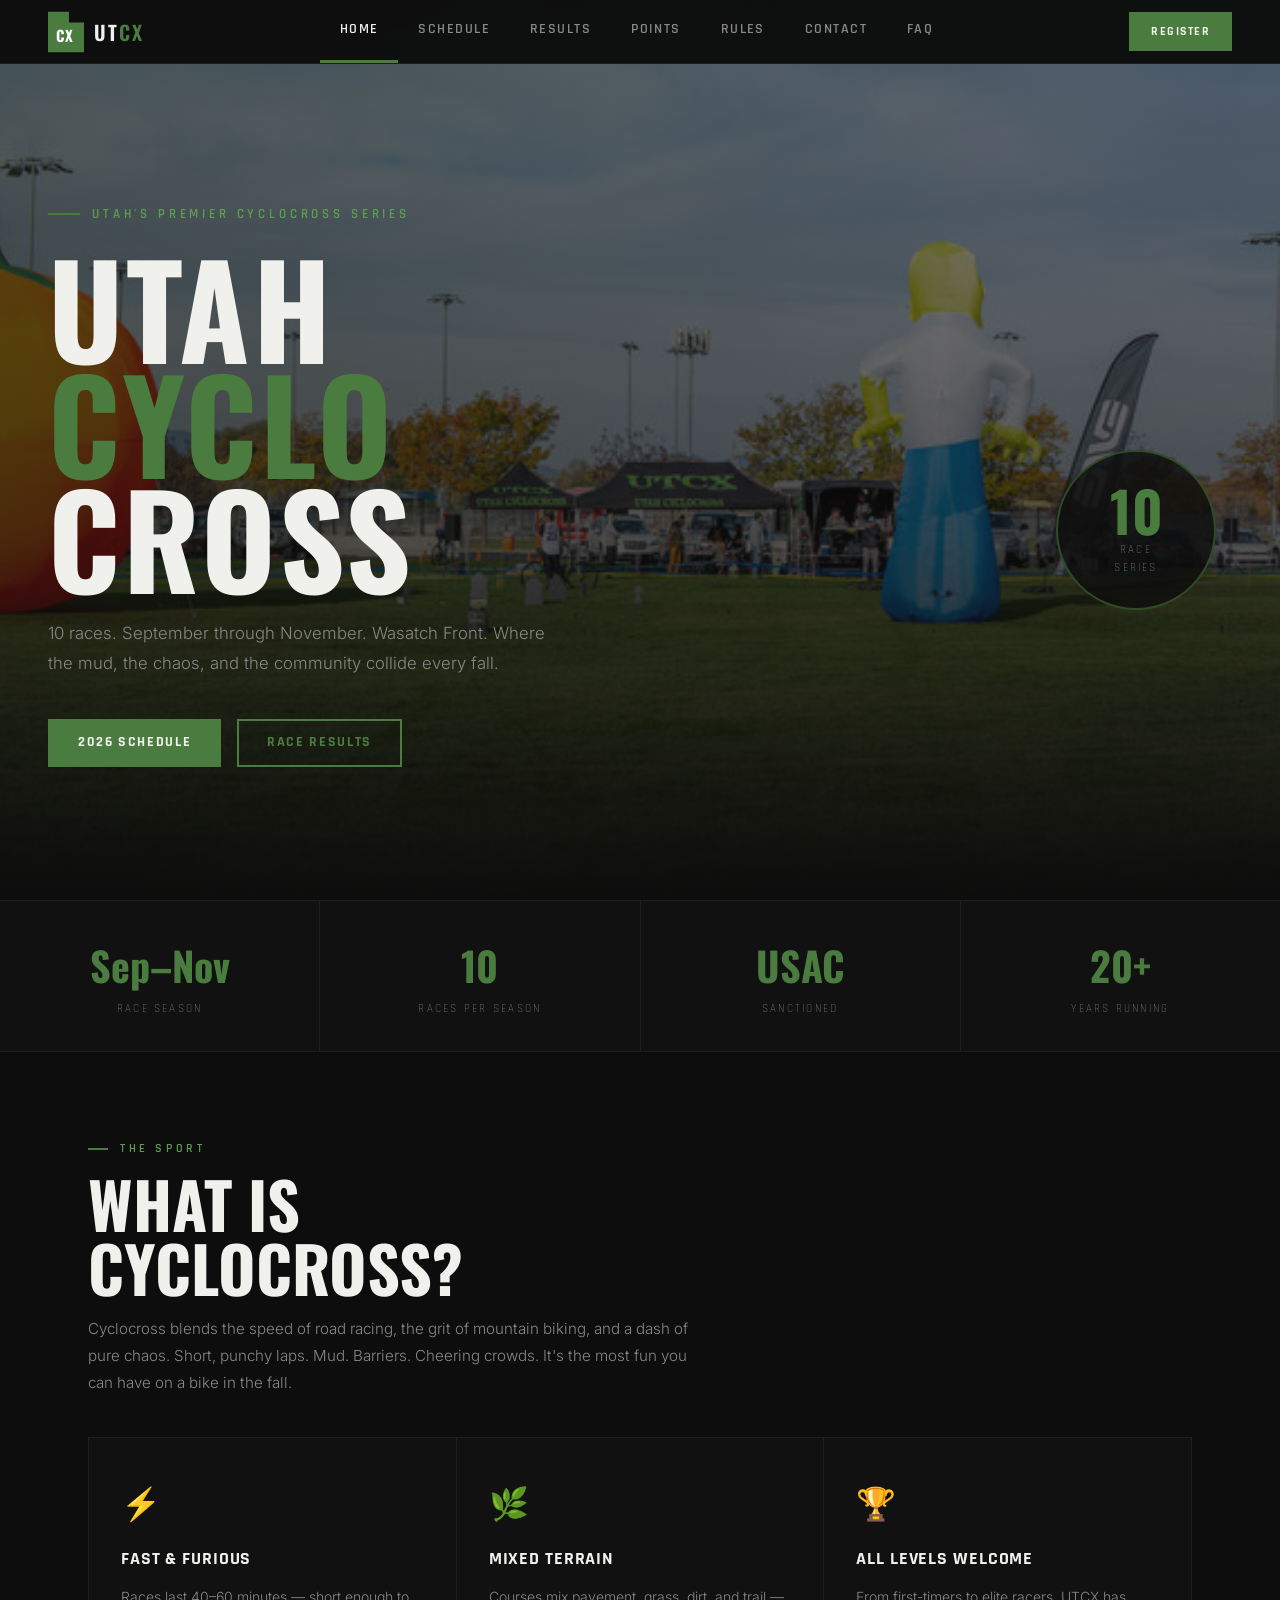
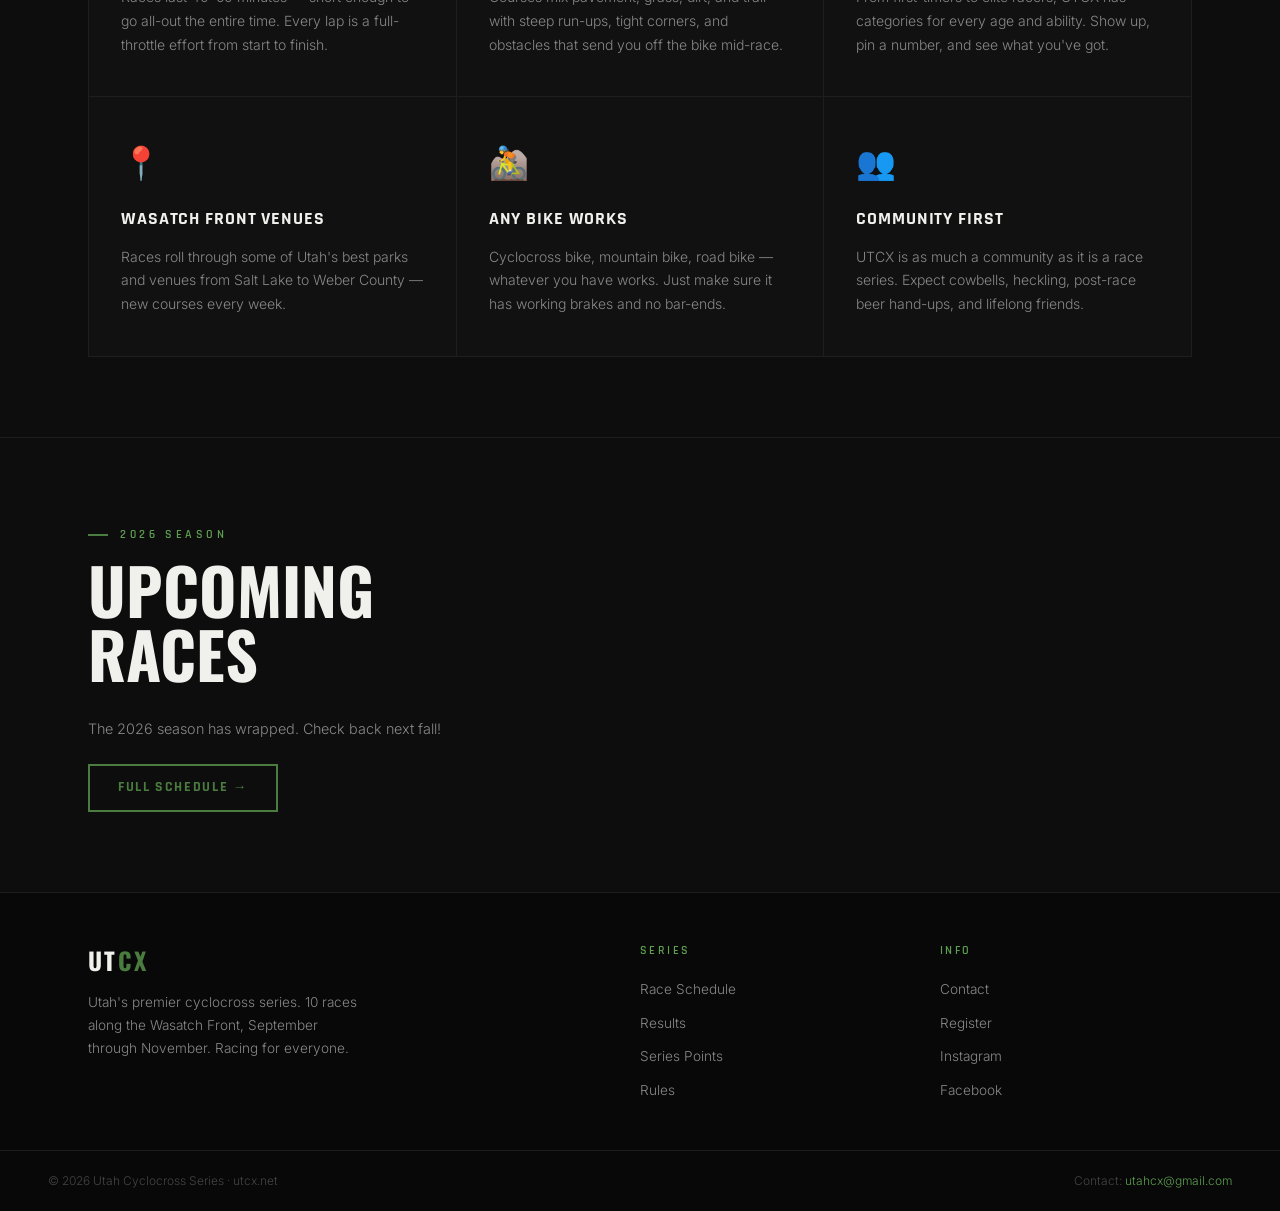
==== commit 5c5ce19f: "Add FAQ link to navigation menu" ====
--- a/index.html
+++ b/index.html
@@ -5,6 +5,9 @@
   <meta name="viewport" content="width=device-width, initial-scale=1.0" />
   <title>UTCX · Utah Cyclocross Series</title>
   <link rel="stylesheet" href="style.css" />
+  <link rel="icon" href="favicon.ico" sizes="any" />
+  <link rel="icon" href="favicon.svg" type="image/svg+xml" />
+  <link rel="apple-touch-icon" href="apple-touch-icon.png" />
 </head>
 <body>
 
@@ -24,6 +27,7 @@
       <li><a href="points.html">Points</a></li>
       <li><a href="rules.html">Rules</a></li>
       <li><a href="contact.html">Contact</a></li>
+      <li><a href="faq.html">FAQ</a></li>
     </ul>
     <div class="nav-register">
       <a href="https://www.bikereg.com" target="_blank" class="btn btn-sm">Register</a>
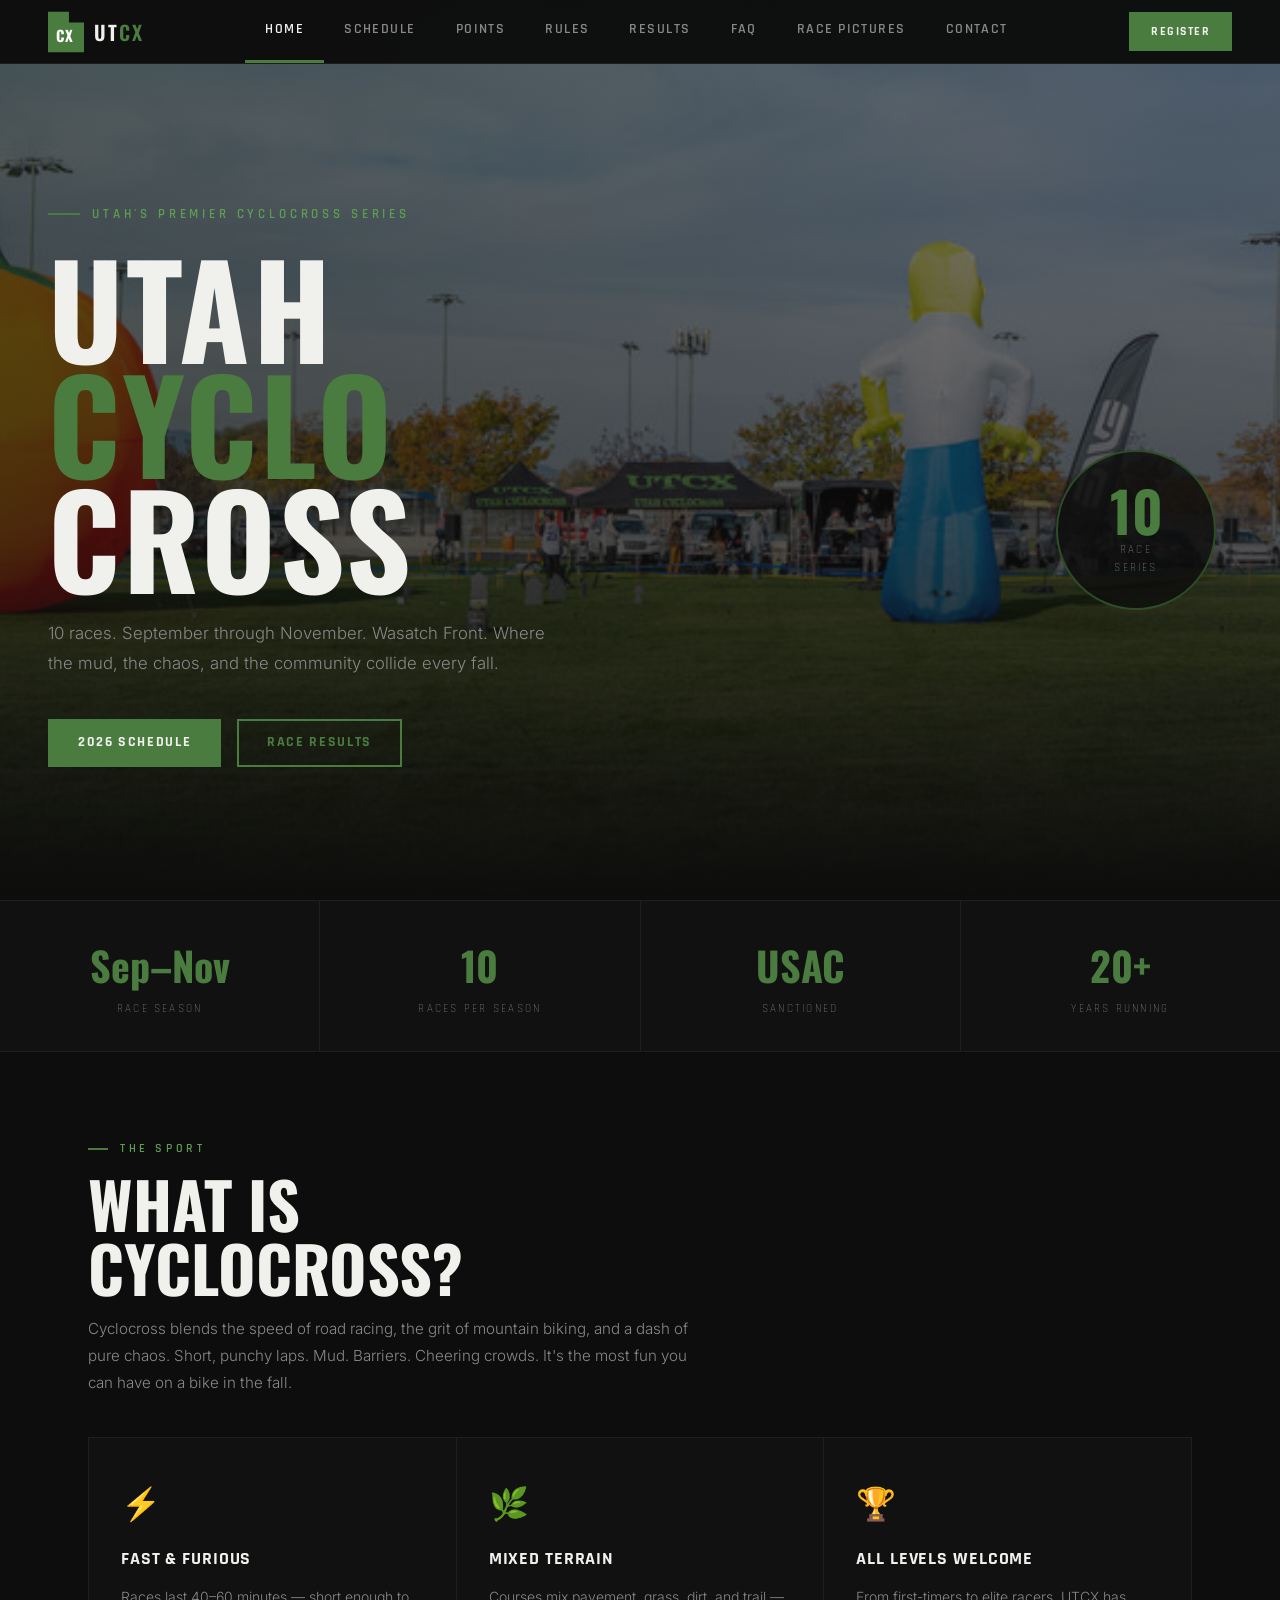
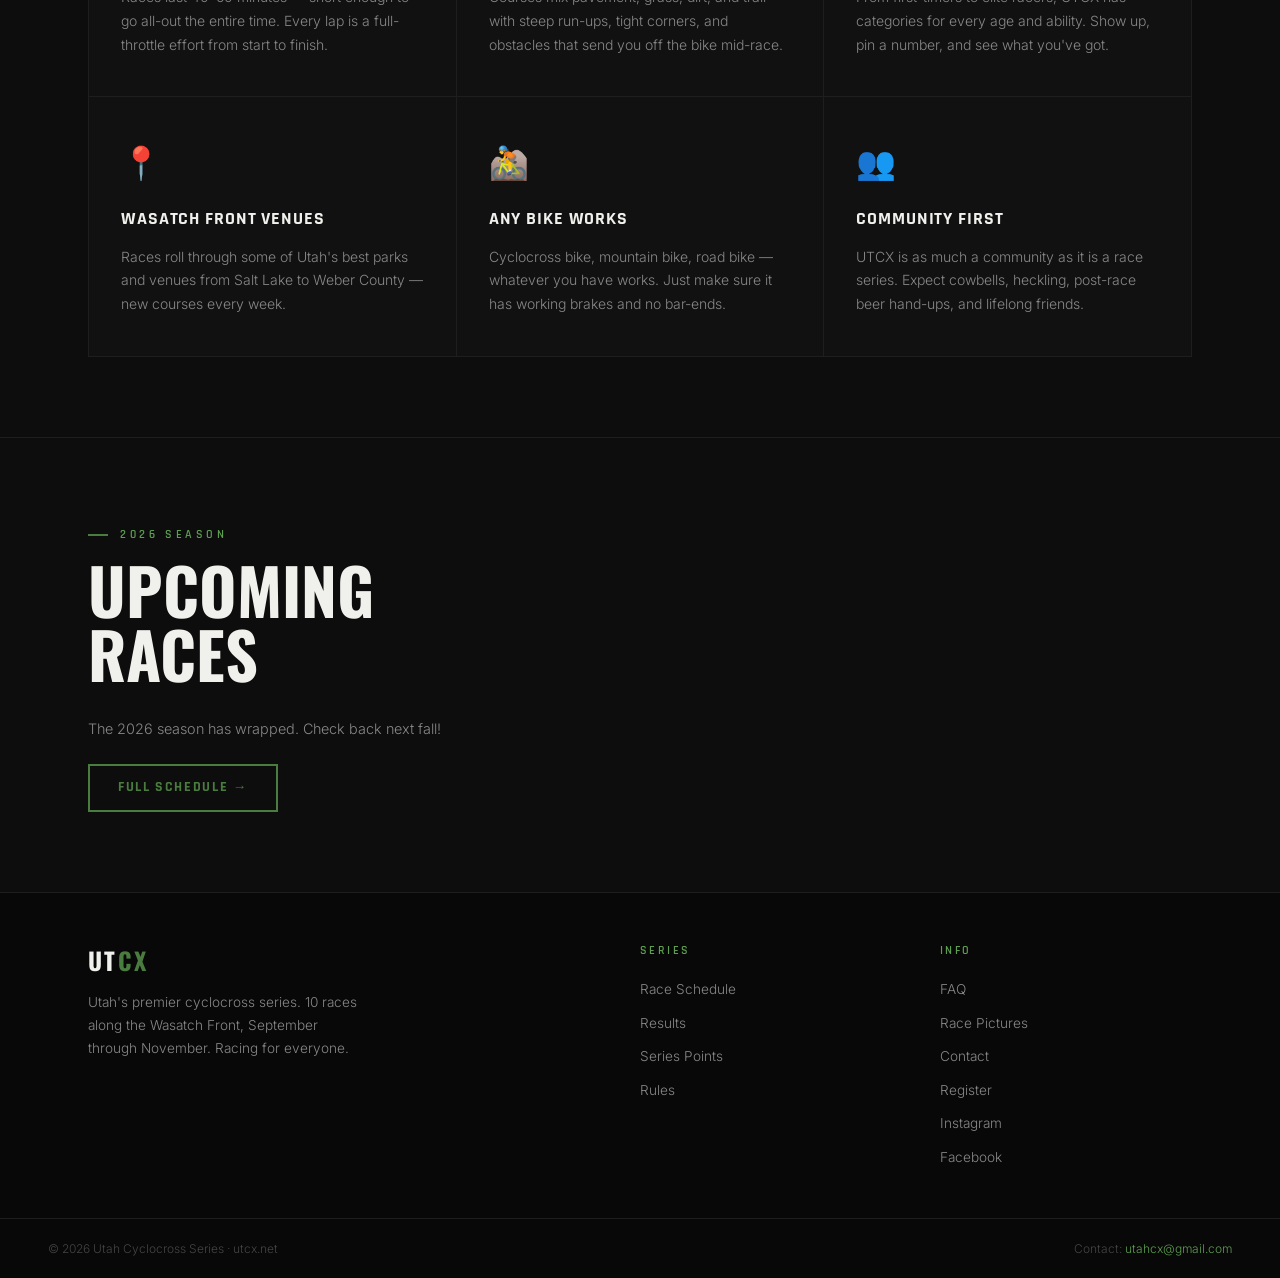
==== commit 2d23624a: "Add files via upload" ====
--- a/index.html
+++ b/index.html
@@ -23,11 +23,12 @@
     <ul class="nav-links">
       <li><a href="index.html" class="active">Home</a></li>
       <li><a href="schedule.html">Schedule</a></li>
-      <li><a href="results.html">Results</a></li>
       <li><a href="points.html">Points</a></li>
       <li><a href="rules.html">Rules</a></li>
+      <li><a href="results.html">Results</a></li>
+      <li><a href="faq.html">FAQ</a></li>
+      <li><a href="race-pictures.html">Race Pictures</a></li>
       <li><a href="contact.html">Contact</a></li>
-      <li><a href="faq.html">FAQ</a></li>
     </ul>
     <div class="nav-register">
       <a href="https://www.bikereg.com" target="_blank" class="btn btn-sm">Register</a>
@@ -204,6 +205,8 @@
       <div class="footer-col">
         <h4>Info</h4>
         <ul>
+          <li><a href="faq.html">FAQ</a></li>
+          <li><a href="race-pictures.html">Race Pictures</a></li>
           <li><a href="contact.html">Contact</a></li>
           <li><a href="https://www.bikereg.com" target="_blank">Register</a></li>
           <li><a href="https://www.instagram.com/utahcyclocross" target="_blank">Instagram</a></li>
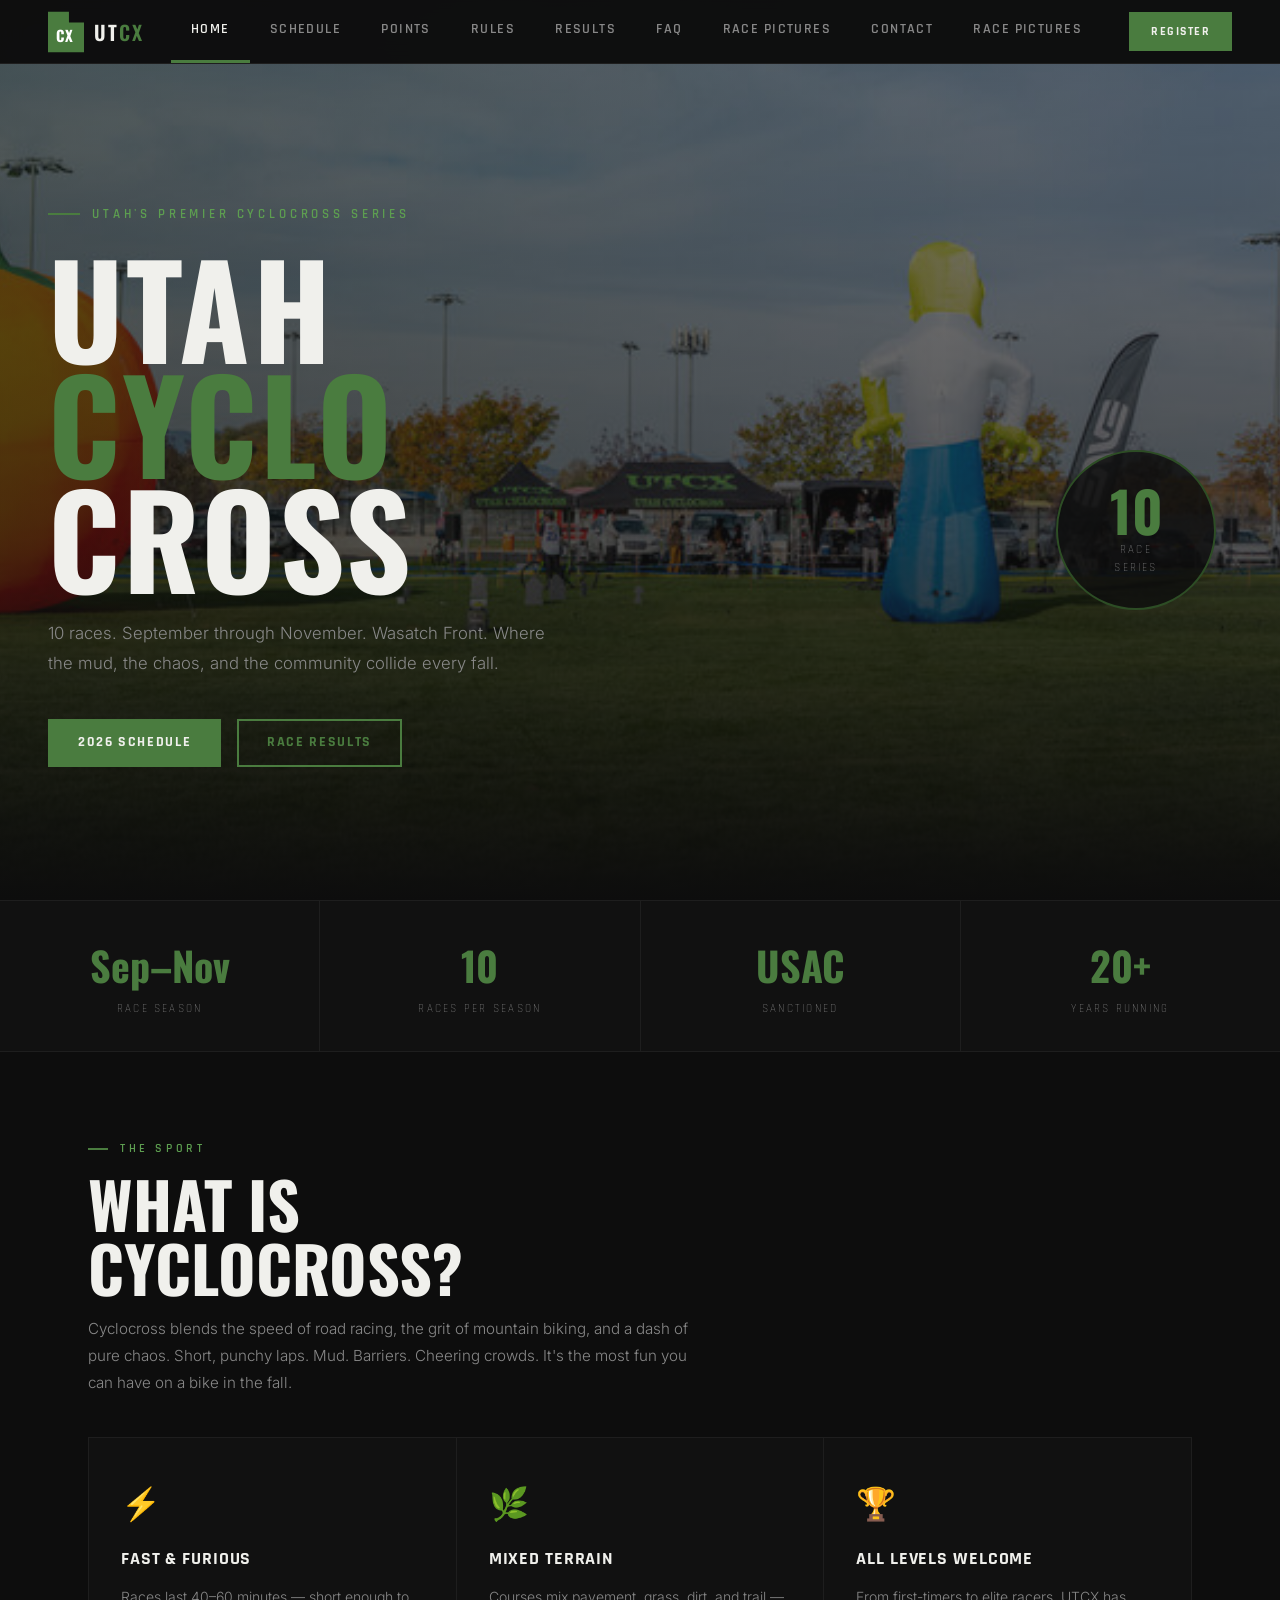
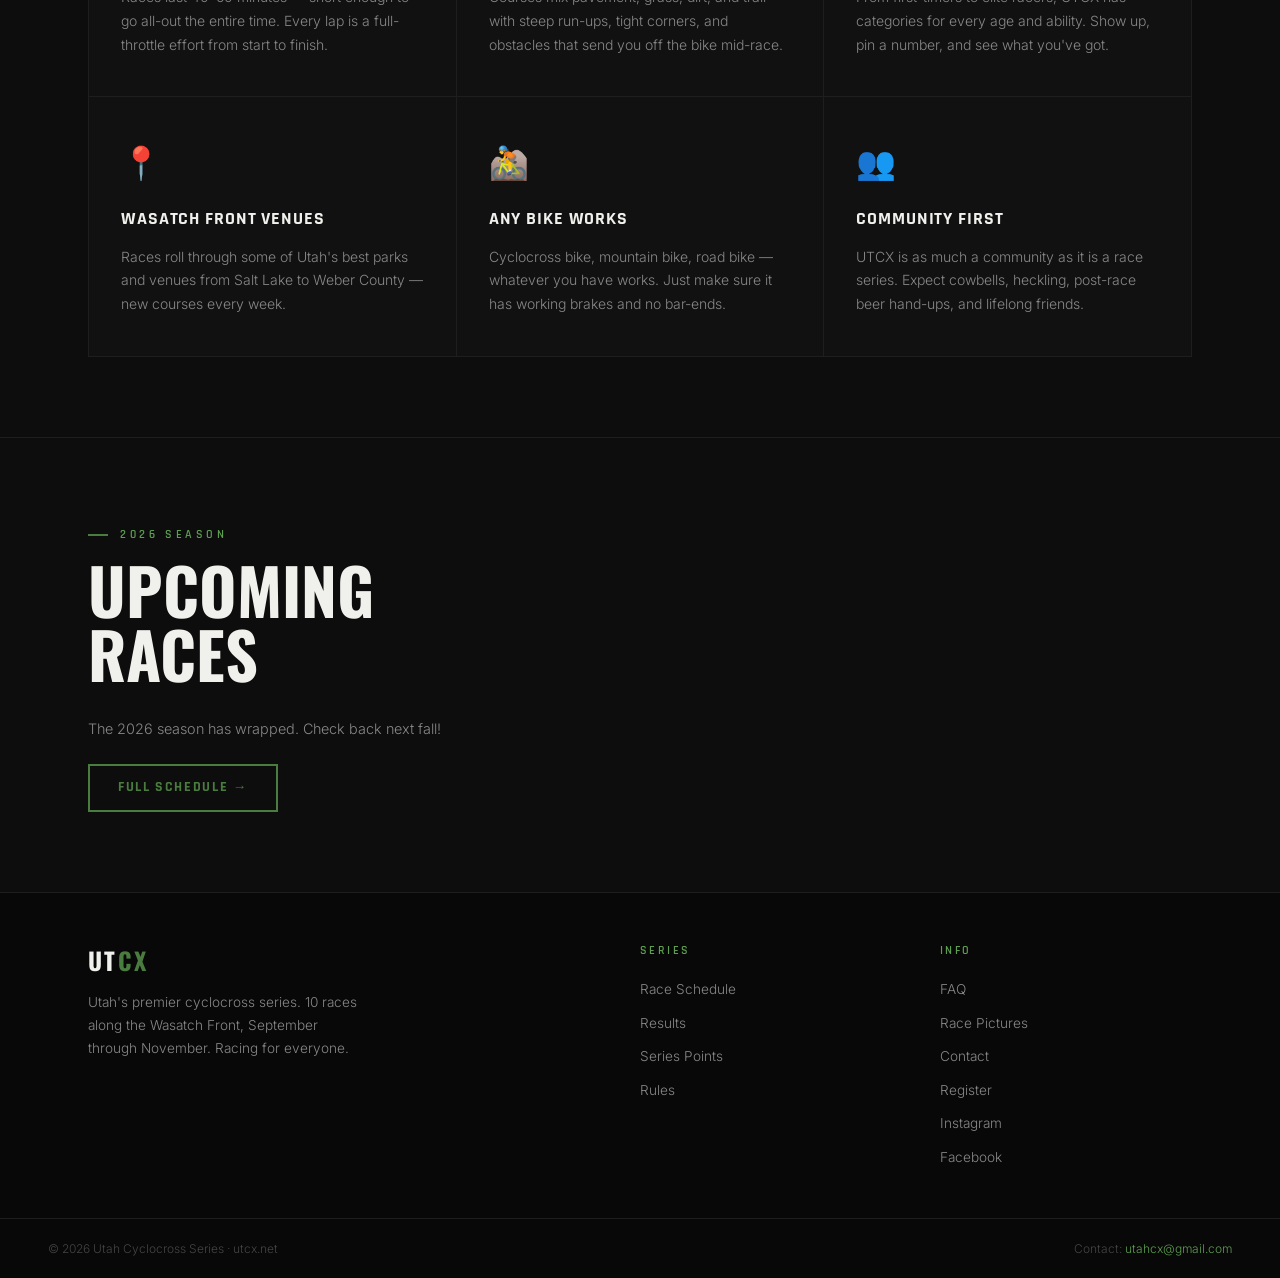
==== commit 5dea6c32: "Remove duplicate Race Pictures link in navigation" ====
--- a/index.html
+++ b/index.html
@@ -29,6 +29,7 @@
       <li><a href="faq.html">FAQ</a></li>
       <li><a href="race-pictures.html">Race Pictures</a></li>
       <li><a href="contact.html">Contact</a></li>
+      <li><a href="race-pictures.html">Race Pictures</a></li>
     </ul>
     <div class="nav-register">
       <a href="https://www.bikereg.com" target="_blank" class="btn btn-sm">Register</a>
